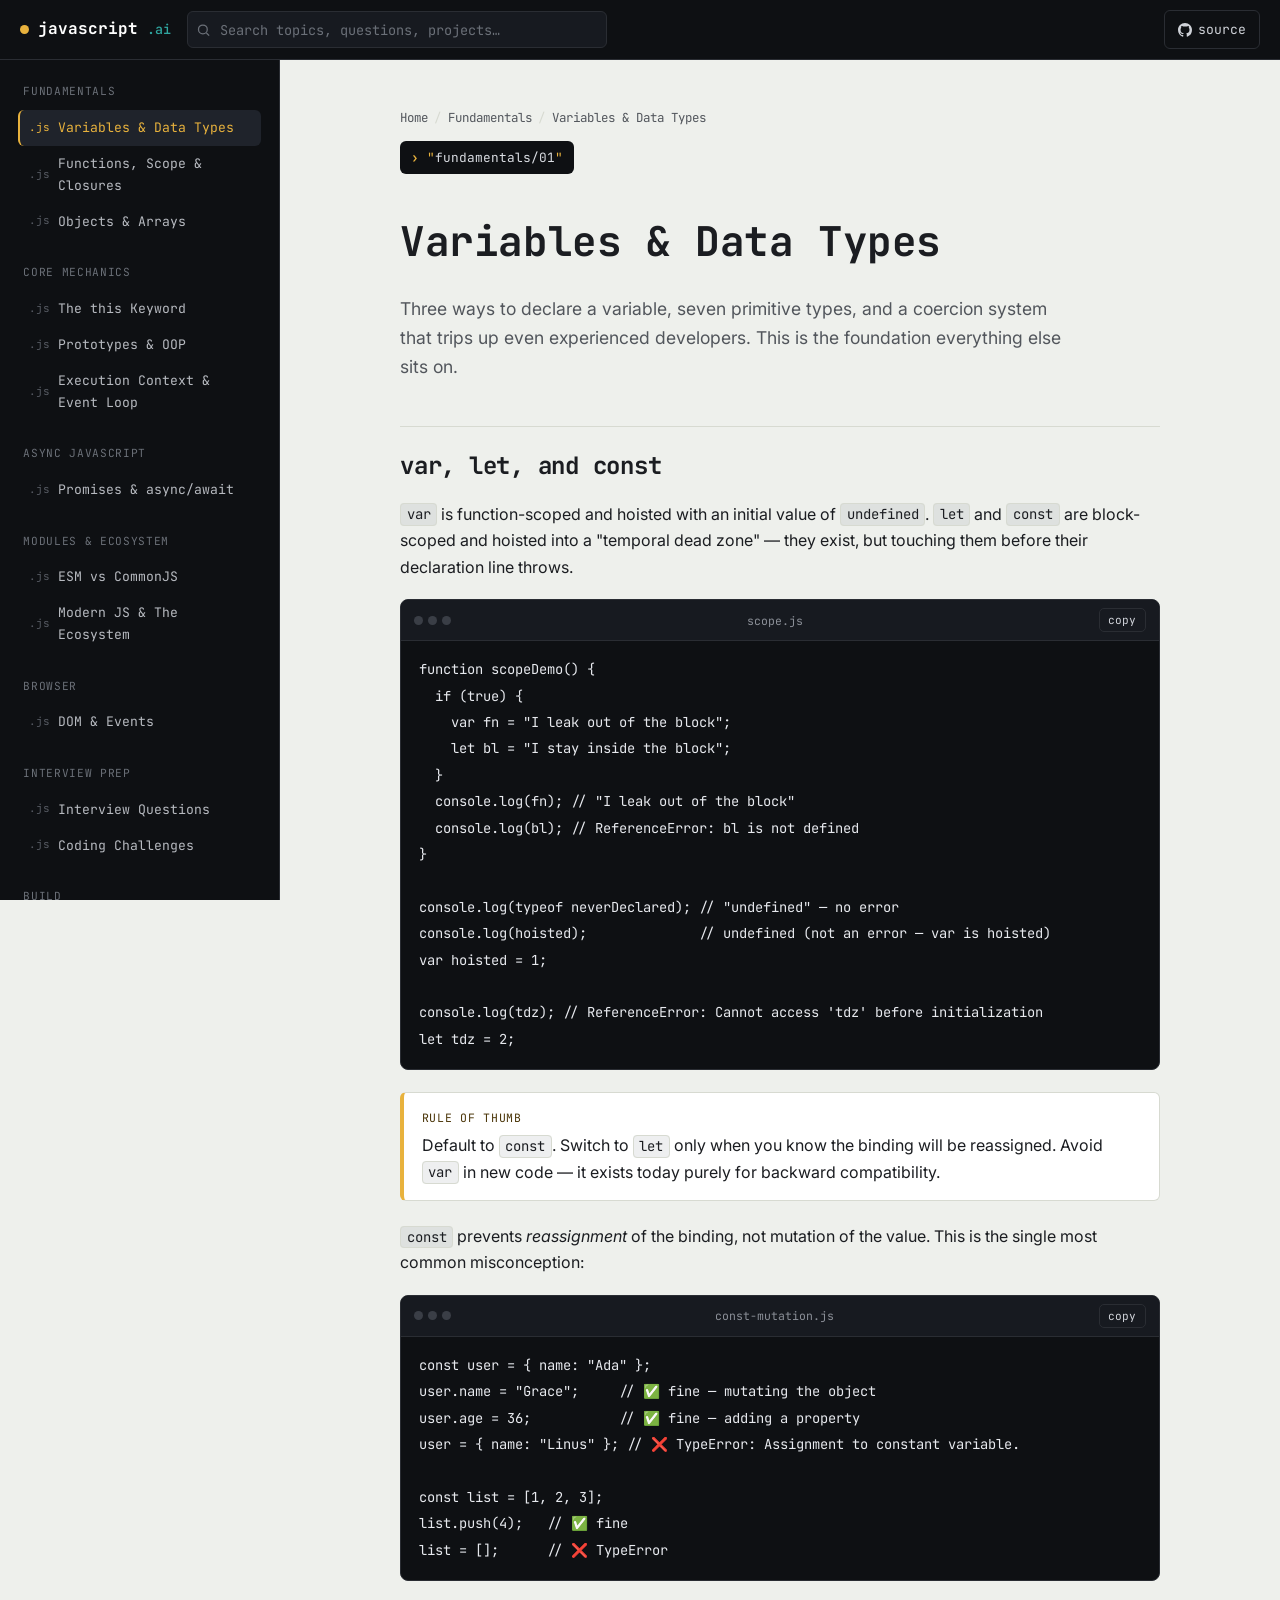
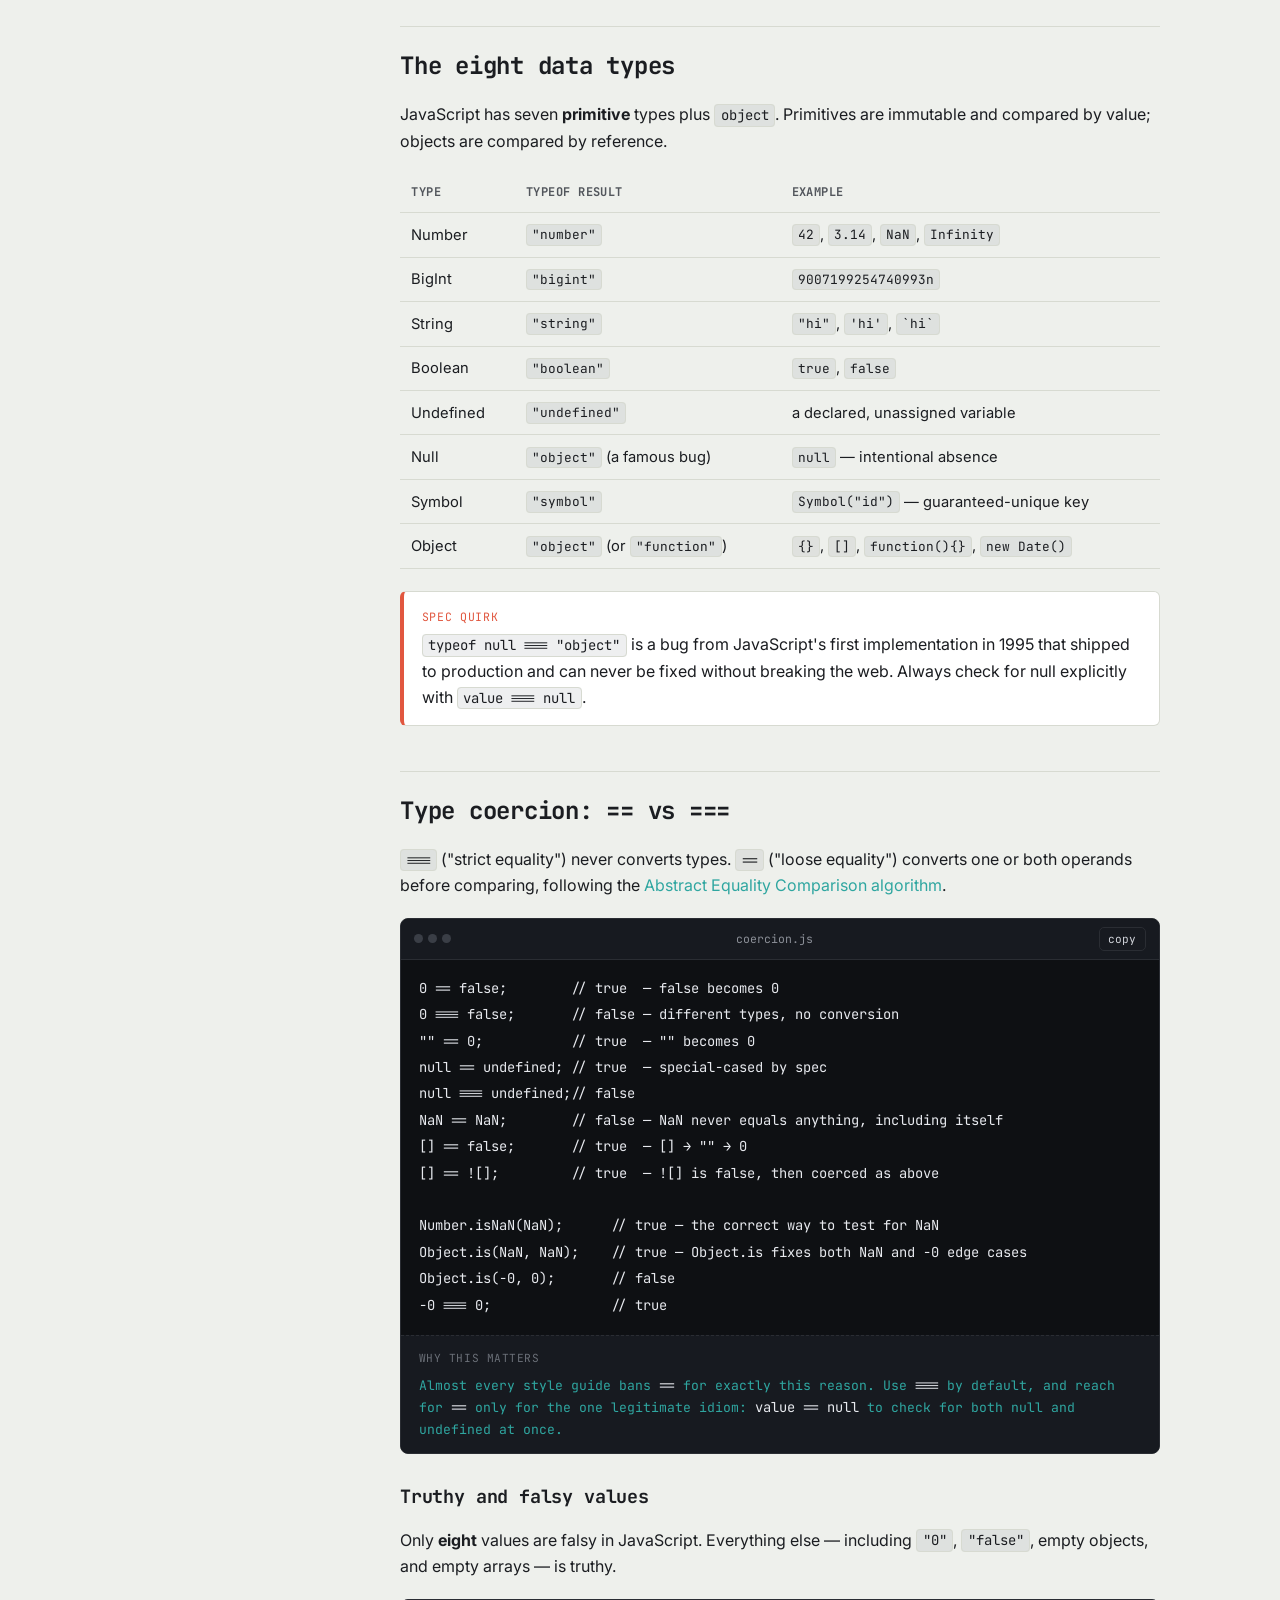
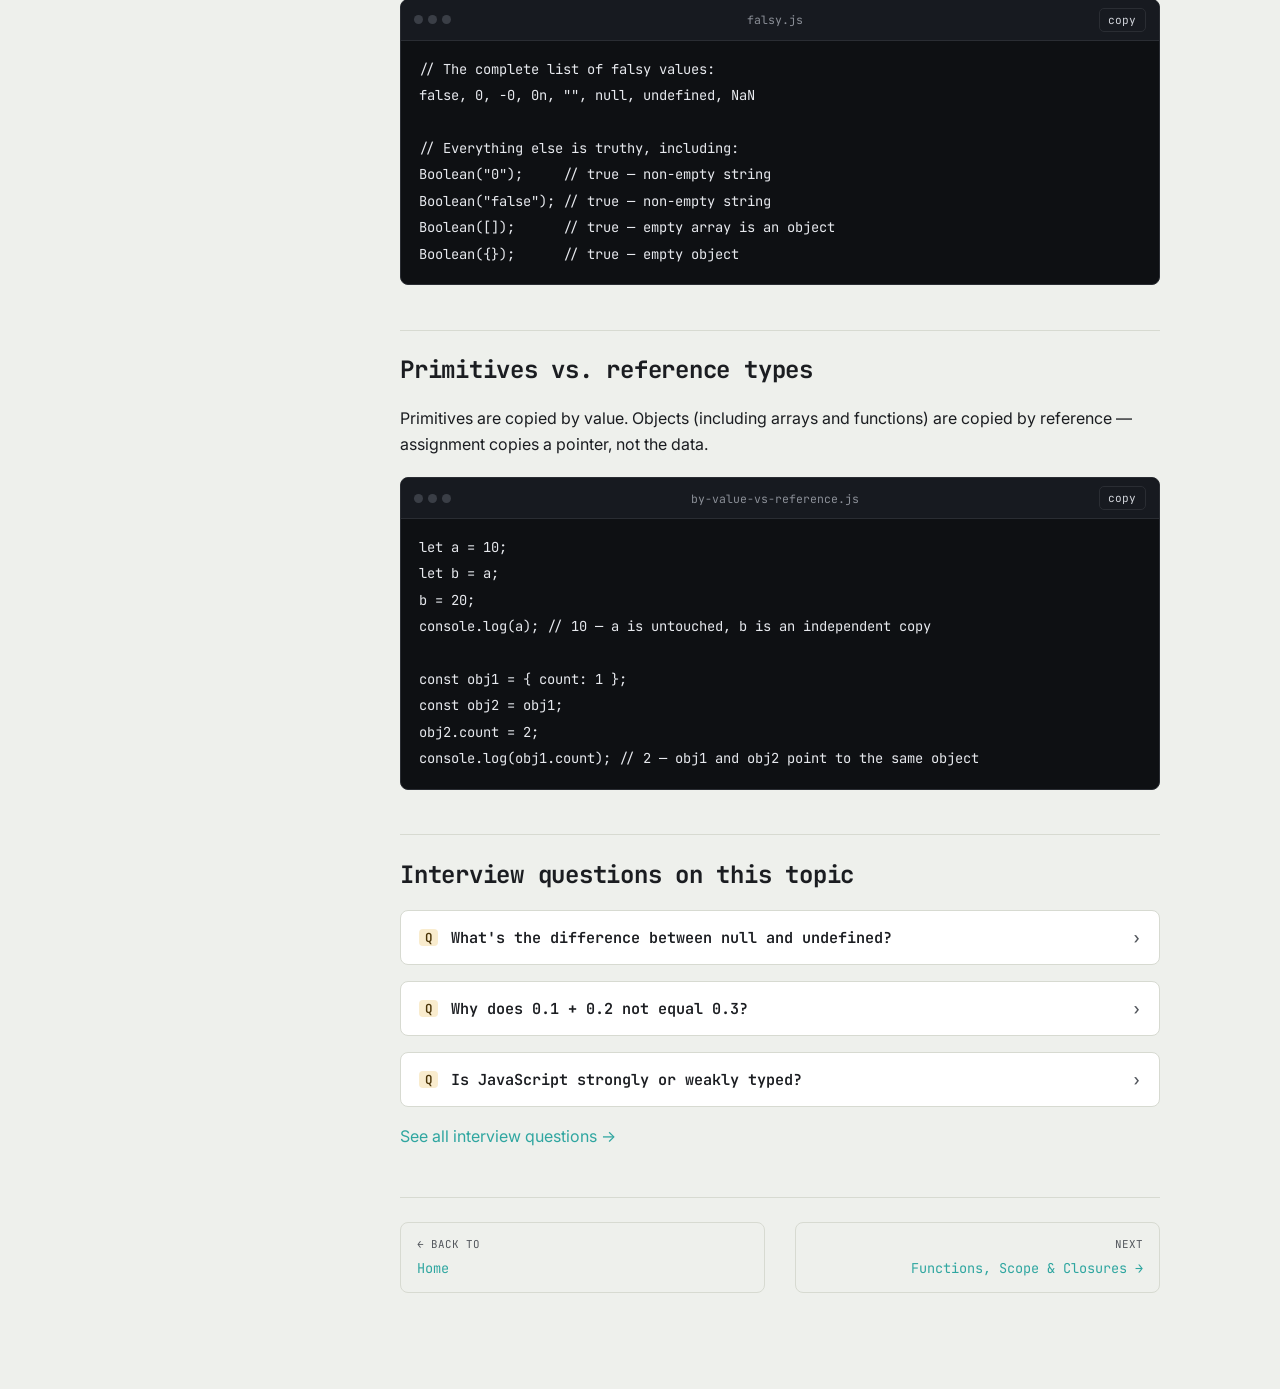
==== pages/fundamentals/variables-types.html @ a68882b9 "First major upload" ====
<!DOCTYPE html>
<html lang="en">
<head>
<meta charset="UTF-8">
<meta name="viewport" content="width=device-width, initial-scale=1.0">
<title>Variables & Data Types · javascript.ai</title>
<meta name="description" content="var, let, const, primitives, objects, type coercion and typeof quirks.">
<link rel="stylesheet" href="../../css/style.css">
</head>
<body>
<div class="shell">
  <div class="topbar" id="topbar-mount"></div>
  <div class="body-row">
    <nav class="sidebar" id="sidebar-mount" aria-label="Curriculum"></nav>
    <main class="content">
      <div class="content__inner">
        <p class="breadcrumb"><a href="../../index.html">Home</a><span class="sep">/</span>Fundamentals<span class="sep">/</span>Variables &amp; Data Types</p>
<span class="eyebrow"><span class="str">fundamentals/01</span></span>
<h1>Variables & Data Types</h1>
<p class="lede">Three ways to declare a variable, seven primitive types, and a coercion system that trips up even experienced developers. This is the foundation everything else sits on.</p>

<h2>var, let, and const</h2>
<p><code>var</code> is function-scoped and hoisted with an initial value of <code>undefined</code>. <code>let</code> and <code>const</code> are block-scoped and hoisted into a "temporal dead zone" — they exist, but touching them before their declaration line throws.</p>

<div class="code">
  <div class="code__bar"><div class="code__dots"><span></span><span></span><span></span></div><span class="code__label">scope.js</span><button class="code__copy">copy</button></div>
  <pre><code>function scopeDemo() {
  if (true) {
    var fn = "I leak out of the block";
    let bl = "I stay inside the block";
  }
  console.log(fn); // "I leak out of the block"
  console.log(bl); // ReferenceError: bl is not defined
}

console.log(typeof neverDeclared); // "undefined" — no error
console.log(hoisted);              // undefined (not an error — var is hoisted)
var hoisted = 1;

console.log(tdz); // ReferenceError: Cannot access 'tdz' before initialization
let tdz = 2;</code></pre>
</div>

<div class="callout tip">
  <span class="callout__label">Rule of thumb</span>
  <p>Default to <code>const</code>. Switch to <code>let</code> only when you know the binding will be reassigned. Avoid <code>var</code> in new code — it exists today purely for backward compatibility.</p>
</div>

<p><code>const</code> prevents <em>reassignment</em> of the binding, not mutation of the value. This is the single most common misconception:</p>

<div class="code">
  <div class="code__bar"><div class="code__dots"><span></span><span></span><span></span></div><span class="code__label">const-mutation.js</span><button class="code__copy">copy</button></div>
  <pre><code>const user = { name: "Ada" };
user.name = "Grace";     // ✅ fine — mutating the object
user.age = 36;           // ✅ fine — adding a property
user = { name: "Linus" }; // ❌ TypeError: Assignment to constant variable.

const list = [1, 2, 3];
list.push(4);   // ✅ fine
list = [];      // ❌ TypeError</code></pre>
</div>

<h2>The eight data types</h2>
<p>JavaScript has seven <strong>primitive</strong> types plus <code>object</code>. Primitives are immutable and compared by value; objects are compared by reference.</p>

<table>
  <thead><tr><th>Type</th><th>typeof result</th><th>Example</th></tr></thead>
  <tbody>
    <tr><td>Number</td><td><code>"number"</code></td><td><code>42</code>, <code>3.14</code>, <code>NaN</code>, <code>Infinity</code></td></tr>
    <tr><td>BigInt</td><td><code>"bigint"</code></td><td><code>9007199254740993n</code></td></tr>
    <tr><td>String</td><td><code>"string"</code></td><td><code>"hi"</code>, <code>'hi'</code>, <code>`hi`</code></td></tr>
    <tr><td>Boolean</td><td><code>"boolean"</code></td><td><code>true</code>, <code>false</code></td></tr>
    <tr><td>Undefined</td><td><code>"undefined"</code></td><td>a declared, unassigned variable</td></tr>
    <tr><td>Null</td><td><code>"object"</code> (a famous bug)</td><td><code>null</code> — intentional absence</td></tr>
    <tr><td>Symbol</td><td><code>"symbol"</code></td><td><code>Symbol("id")</code> — guaranteed-unique key</td></tr>
    <tr><td>Object</td><td><code>"object"</code> (or <code>"function"</code>)</td><td><code>{}</code>, <code>[]</code>, <code>function(){}</code>, <code>new Date()</code></td></tr>
  </tbody>
</table>

<div class="callout warn">
  <span class="callout__label">Spec quirk</span>
  <p><code>typeof null === "object"</code> is a bug from JavaScript's first implementation in 1995 that shipped to production and can never be fixed without breaking the web. Always check for null explicitly with <code>value === null</code>.</p>
</div>

<h2>Type coercion: == vs ===</h2>
<p><code>===</code> ("strict equality") never converts types. <code>==</code> ("loose equality") converts one or both operands before comparing, following the <a href="https://developer.mozilla.org/en-US/docs/Web/JavaScript/Equality_comparisons_and_sameness" target="_blank" rel="noopener">Abstract Equality Comparison algorithm</a>.</p>

<div class="code">
  <div class="code__bar"><div class="code__dots"><span></span><span></span><span></span></div><span class="code__label">coercion.js</span><button class="code__copy">copy</button></div>
  <pre><code>0 == false;        // true  — false becomes 0
0 === false;       // false — different types, no conversion
"" == 0;           // true  — "" becomes 0
null == undefined; // true  — special-cased by spec
null === undefined;// false
NaN == NaN;        // false — NaN never equals anything, including itself
[] == false;       // true  — [] → "" → 0
[] == ![];         // true  — ![] is false, then coerced as above

Number.isNaN(NaN);      // true — the correct way to test for NaN
Object.is(NaN, NaN);    // true — Object.is fixes both NaN and -0 edge cases
Object.is(-0, 0);       // false
-0 === 0;               // true</code></pre>
  <div class="output">
    <span class="output__label">why this matters</span>
    <span class="output__line">Almost every style guide bans <code>==</code> for exactly this reason. Use <code>===</code> by default, and reach for <code>==</code> only for the one legitimate idiom: <code>value == null</code> to check for both null and undefined at once.</span>
  </div>
</div>

<h3>Truthy and falsy values</h3>
<p>Only <strong>eight</strong> values are falsy in JavaScript. Everything else — including <code>"0"</code>, <code>"false"</code>, empty objects, and empty arrays — is truthy.</p>
<div class="code">
  <div class="code__bar"><div class="code__dots"><span></span><span></span><span></span></div><span class="code__label">falsy.js</span><button class="code__copy">copy</button></div>
  <pre><code>// The complete list of falsy values:
false, 0, -0, 0n, "", null, undefined, NaN

// Everything else is truthy, including:
Boolean("0");     // true — non-empty string
Boolean("false"); // true — non-empty string
Boolean([]);      // true — empty array is an object
Boolean({});      // true — empty object</code></pre>
</div>

<h2>Primitives vs. reference types</h2>
<p>Primitives are copied by value. Objects (including arrays and functions) are copied by reference — assignment copies a pointer, not the data.</p>
<div class="code">
  <div class="code__bar"><div class="code__dots"><span></span><span></span><span></span></div><span class="code__label">by-value-vs-reference.js</span><button class="code__copy">copy</button></div>
  <pre><code>let a = 10;
let b = a;
b = 20;
console.log(a); // 10 — a is untouched, b is an independent copy

const obj1 = { count: 1 };
const obj2 = obj1;
obj2.count = 2;
console.log(obj1.count); // 2 — obj1 and obj2 point to the same object</code></pre>
</div>

<h2>Interview questions on this topic</h2>

<div class="qa">
  <button class="qa__q"><span class="idx">Q</span>What's the difference between null and undefined?<span class="chev">›</span></button>
  <div class="qa__a"><p><code>undefined</code> means a variable has been declared but never assigned a value — it's the engine's default. <code>null</code> is an explicit assignment meaning "intentionally empty." Functions that don't return anything return <code>undefined</code>; a developer sets <code>null</code> on purpose to signal absence.</p></div>
</div>
<div class="qa">
  <button class="qa__q"><span class="idx">Q</span>Why does 0.1 + 0.2 not equal 0.3?<span class="chev">›</span></button>
  <div class="qa__a"><p>JavaScript numbers are IEEE-754 double-precision floats, which can't represent most decimal fractions exactly in binary. <code>0.1 + 0.2</code> evaluates to <code>0.30000000000000004</code>. Compare with a tolerance (<code>Math.abs(a - b) &lt; Number.EPSILON</code>) or work in integers (e.g. cents instead of dollars) when precision matters.</p></div>
</div>
<div class="qa">
  <button class="qa__q"><span class="idx">Q</span>Is JavaScript strongly or weakly typed?<span class="chev">›</span></button>
  <div class="qa__a"><p>Weakly (loosely) typed, and dynamically typed. "Weak" means the engine implicitly converts between types (e.g. <code>"5" - 1 === 4</code>); "dynamic" means a variable's type is determined at runtime and can change. TypeScript adds static typing on top without changing JavaScript's runtime behavior.</p></div>
</div>

<p><a href="../../interview-questions.html">See all interview questions →</a></p>

<div class="prevnext">
  <a class="prev" href="../../index.html"><span class="lbl">← Back to</span>Home</a>
  <a class="next" href="../../pages/fundamentals/functions-closures.html"><span class="lbl">Next</span>Functions, Scope & Closures →</a>
</div>

      </div>
    </main>
  </div>
</div>

<script>window.SITE_ROOT = '../../';</script>
<script src="../../js/site-data.js"></script>
<script src="../../js/include.js"></script>
<script src="../../js/main.js"></script>
</body>
</html>
---- css/style.css ----
/* ==========================================================================
   javascript.ai — design system
   A practical, deep-dive JavaScript reference.
   Signature device: every section is framed like a console statement.
   ========================================================================== */

@import url('https://fonts.googleapis.com/css2?family=JetBrains+Mono:ital,wght@0,400;0,500;0,600;0,700;1,400&family=Inter:wght@400;500;600;700;800&display=swap');

:root{
  /* -- color tokens -- */
  --ink:        #0e1013;
  --ink-soft:   #171a20;
  --ink-raised: #1f232b;
  --line-dark:  #2a2d33;

  --paper:        #eef0ec;
  --paper-raised: #ffffff;
  --ink-text:     #1b1d21;
  --ink-text-dim: #52565c;
  --line:         #d7dad1;

  --amber:      #e8b23d;
  --amber-ink:  #4a3407;
  --teal:       #2fa6a0;
  --coral:      #e1573f;

  --radius: 8px;
  --shell-w: 280px;
  --content-max: 760px;

  --shadow-1: 0 1px 2px rgba(14,16,19,.06), 0 8px 24px rgba(14,16,19,.06);
}

*, *::before, *::after{ box-sizing: border-box; }
html{ scroll-behavior: smooth; }
@media (prefers-reduced-motion: reduce){
  html{ scroll-behavior: auto; }
  *, *::before, *::after{ animation-duration: .001ms !important; animation-iteration-count: 1 !important; transition-duration: .001ms !important; }
}

body{
  margin: 0;
  background: var(--paper);
  color: var(--ink-text);
  font-family: 'Inter', ui-sans-serif, system-ui, -apple-system, sans-serif;
  font-size: 16px;
  line-height: 1.65;
  -webkit-font-smoothing: antialiased;
}

h1, h2, h3, h4{
  font-family: 'JetBrains Mono', ui-monospace, 'SFMono-Regular', monospace;
  font-weight: 700;
  letter-spacing: -0.01em;
  line-height: 1.2;
  color: var(--ink-text);
}
h1{ font-size: clamp(1.9rem, 3.2vw, 2.6rem); }
h2{ font-size: 1.5rem; margin-top: 2.8rem; padding-top: 1.6rem; border-top: 1px solid var(--line); }
h3{ font-size: 1.15rem; margin-top: 2rem; }
p{ margin: 0 0 1rem; }
a{ color: var(--teal); text-decoration: none; }
a:hover{ text-decoration: underline; }
:focus-visible{ outline: 2px solid var(--amber); outline-offset: 2px; }

ul, ol{ padding-left: 1.3rem; }
li{ margin-bottom: .4rem; }
strong{ color: var(--ink-text); font-weight: 700; }
code:not(pre code){
  font-family: 'JetBrains Mono', monospace;
  background: rgba(46,52,64,.08);
  border: 1px solid var(--line);
  padding: .1em .4em;
  border-radius: 4px;
  font-size: .87em;
}

/* -- eyebrow: the console.log() signature label -- */
.eyebrow{
  display: inline-flex;
  align-items: center;
  gap: .5rem;
  font-family: 'JetBrains Mono', monospace;
  font-size: .8rem;
  color: var(--teal);
  background: var(--ink);
  border-radius: 6px;
  padding: .35rem .7rem;
  margin-bottom: 1rem;
}
.eyebrow::before{ content: '›'; color: var(--amber); font-weight: 700; }
.eyebrow .str{ color: #d9dce2; }
.eyebrow .str::before{ content: '"'; color: var(--amber); }
.eyebrow .str::after{ content: '"'; color: var(--amber); }

/* ==========================================================================
   Shell layout (topbar + sidebar + main) used by lesson/content pages
   ========================================================================== */
.shell{ min-height: 100vh; display: flex; flex-direction: column; }

.topbar{
  position: sticky; top: 0; z-index: 40;
  display: flex; align-items: center; gap: 1rem;
  height: 60px; padding: 0 1.25rem;
  background: var(--ink);
  border-bottom: 1px solid var(--line-dark);
}
.topbar__brand{
  display: flex; align-items: center; gap: .55rem;
  font-family: 'JetBrains Mono', monospace;
  color: #fff; font-weight: 700; font-size: 1rem;
  flex-shrink: 0;
}
.topbar__brand .dot{ width: 9px; height: 9px; border-radius: 50%; background: var(--amber); display:inline-block; }
.topbar__brand small{ color: var(--teal); font-weight: 500; }

.topbar__search{ flex: 1; max-width: 420px; position: relative; }
.topbar__search input{
  width: 100%;
  background: var(--ink-soft);
  border: 1px solid var(--line-dark);
  color: #e7e9ee;
  font-family: 'JetBrains Mono', monospace;
  font-size: .85rem;
  padding: .55rem .7rem .55rem 2rem;
  border-radius: 6px;
}
.topbar__search input::placeholder{ color: #6b7078; }
.topbar__search svg{ position: absolute; left: .6rem; top: 50%; transform: translateY(-50%); width: 15px; height: 15px; stroke: #6b7078; }
.search-results{
  position: absolute; top: calc(100% + 6px); left: 0; right: 0;
  background: var(--ink-soft); border: 1px solid var(--line-dark);
  border-radius: 8px; overflow: hidden; max-height: 60vh; overflow-y: auto;
  box-shadow: var(--shadow-1); display: none;
}
.search-results.is-open{ display: block; }
.search-results a{
  display: block; padding: .6rem .8rem; color: #e7e9ee; text-decoration: none;
  border-bottom: 1px solid var(--line-dark); font-size: .85rem;
}
.search-results a:hover, .search-results a.active{ background: var(--ink-raised); }
.search-results .cat{ color: var(--amber); font-family: 'JetBrains Mono',monospace; font-size: .7rem; margin-right: .5rem; }
.search-results .empty{ padding: .8rem; color: #8b8f97; font-size: .85rem; }

.topbar__gh{
  margin-left: auto; flex-shrink: 0;
  color: #cfd2d8; font-family: 'JetBrains Mono', monospace; font-size: .82rem;
  border: 1px solid var(--line-dark); border-radius: 6px; padding: .45rem .8rem;
  display: flex; align-items: center; gap: .4rem;
}
.topbar__gh:hover{ border-color: var(--amber); color: var(--amber); text-decoration:none; }

.menu-toggle{
  display: none;
  background: none; border: 1px solid var(--line-dark); color: #e7e9ee;
  border-radius: 6px; width: 36px; height: 36px; align-items:center; justify-content:center;
  cursor: pointer;
}

.body-row{ display: flex; flex: 1; }

.sidebar{
  width: var(--shell-w); flex-shrink: 0;
  background: var(--ink);
  border-right: 1px solid var(--line-dark);
  padding: 1.4rem 0 3rem;
  position: sticky; top: 60px; align-self: flex-start;
  height: calc(100vh - 60px); overflow-y: auto;
}
.sidebar__group{ margin-bottom: 1.5rem; padding: 0 1.1rem; }
.sidebar__label{
  font-family: 'JetBrains Mono', monospace;
  font-size: .7rem; letter-spacing: .06em; text-transform: uppercase;
  color: #6b7078; margin: 0 0 .55rem .35rem;
}
.sidebar__link{
  display: flex; align-items: center; gap: .5rem;
  font-family: 'JetBrains Mono', monospace;
  font-size: .82rem; color: #b7bac0;
  padding: .45rem .6rem; border-radius: 6px;
  border-left: 2px solid transparent;
  text-decoration: none;
}
.sidebar__link::before{ content: '.js'; color: #565a62; font-size: .68rem; }
.sidebar__link:hover{ background: var(--ink-soft); color: #fff; text-decoration:none; }
.sidebar__link.active{
  background: var(--ink-raised); color: var(--amber);
  border-left-color: var(--amber);
}
.sidebar__link.active::before{ color: var(--amber); }

main.content{
  flex: 1; min-width: 0;
  padding: 3rem 2rem 6rem;
}
.content__inner{ max-width: var(--content-max); margin: 0 auto; }

.lede{ font-size: 1.1rem; color: var(--ink-text-dim); max-width: 62ch; }

.breadcrumb{
  font-family: 'JetBrains Mono', monospace; font-size: .78rem;
  color: var(--ink-text-dim); margin-bottom: .8rem;
}
.breadcrumb a{ color: var(--ink-text-dim); }
.breadcrumb .sep{ margin: 0 .4rem; color: var(--line); }

/* -- callouts -- */
.callout{
  border: 1px solid var(--line); border-left: 4px solid var(--teal);
  background: var(--paper-raised); border-radius: 6px;
  padding: .9rem 1.1rem; margin: 1.4rem 0;
}
.callout.warn{ border-left-color: var(--coral); }
.callout.tip{ border-left-color: var(--amber); }
.callout__label{
  font-family: 'JetBrains Mono', monospace; font-size: .72rem; text-transform: uppercase;
  letter-spacing: .06em; color: var(--teal); display:block; margin-bottom: .35rem;
}
.callout.warn .callout__label{ color: var(--coral); }
.callout.tip .callout__label{ color: var(--amber-ink); }
.callout p:last-child{ margin-bottom: 0; }

/* -- code blocks -- */
.code{
  position: relative;
  background: var(--ink); border-radius: 8px; overflow: hidden;
  margin: 1.2rem 0; border: 1px solid var(--line-dark);
}
.code__bar{
  display: flex; align-items: center; justify-content: space-between;
  padding: .5rem .8rem; background: var(--ink-soft);
  border-bottom: 1px solid var(--line-dark);
}
.code__dots{ display: flex; gap: 5px; }
.code__dots span{ width: 9px; height: 9px; border-radius: 50%; background: #3a3e46; }
.code__label{ font-family:'JetBrains Mono',monospace; font-size: .72rem; color: #8b8f97; }
.code__copy{
  background: none; border: 1px solid var(--line-dark); color: #cfd2d8;
  font-family: 'JetBrains Mono', monospace; font-size: .7rem;
  border-radius: 5px; padding: .25rem .55rem; cursor: pointer;
}
.code__copy:hover{ border-color: var(--amber); color: var(--amber); }
.code pre{ margin: 0; padding: 1rem 1.1rem; overflow-x: auto; }
.code code{ font-family: 'JetBrains Mono', monospace; font-size: .86rem; line-height: 1.6; color: #e7e9ee; background: none; border:0; padding:0; }

/* minimal manual token colors (no highlighter dependency) */
.tk-kw{ color: #ef8b8b; }      /* keywords */
.tk-str{ color: #9fd88d; }     /* strings */
.tk-num{ color: #e8b23d; }     /* numbers */
.tk-com{ color: #6b7078; font-style: italic; } /* comments */
.tk-fn{ color: #7fc6e8; }      /* function names */
.tk-op{ color: #cfd2d8; }

.output{
  background: var(--ink-soft); border-top: 1px dashed var(--line-dark);
  padding: .8rem 1.1rem; font-family: 'JetBrains Mono', monospace; font-size: .82rem;
}
.output__label{ color: #6b7078; font-size: .7rem; text-transform: uppercase; letter-spacing: .05em; display:block; margin-bottom:.4rem; }
.output__line{ color: var(--teal); }
.output__line.err{ color: var(--coral); }

/* -- tables -- */
table{ width: 100%; border-collapse: collapse; margin: 1.2rem 0; font-size: .92rem; }
th, td{ text-align: left; padding: .6rem .7rem; border-bottom: 1px solid var(--line); }
th{ font-family: 'JetBrains Mono', monospace; font-size: .75rem; text-transform: uppercase; letter-spacing: .04em; color: var(--ink-text-dim); }

/* -- interview Q&A -- */
.qa{ border: 1px solid var(--line); background: var(--paper-raised); border-radius: 8px; margin: 1rem 0; overflow: hidden; }
.qa__q{
  width: 100%; text-align: left; background: none; border: 0; cursor: pointer;
  padding: 1rem 1.1rem; display: flex; gap: .8rem; align-items: flex-start;
  font-family: 'JetBrains Mono', monospace; font-size: .95rem; font-weight: 600; color: var(--ink-text);
}
.qa__q .idx{ color: var(--amber-ink); background: rgba(232,178,61,.25); border-radius: 4px; padding: 0 .4rem; font-size: .78rem; flex-shrink:0; margin-top:.15rem; }
.qa__q .chev{ margin-left: auto; color: var(--ink-text-dim); transition: transform .15s ease; flex-shrink:0; }
.qa.is-open .qa__q .chev{ transform: rotate(90deg); }
.qa__a{ display: none; padding: 0 1.1rem 1.1rem 2.9rem; color: var(--ink-text-dim); }
.qa.is-open .qa__a{ display: block; }
.qa__a p:first-child{ margin-top:0; }
.tag{
  display:inline-block; font-family:'JetBrains Mono',monospace; font-size:.68rem;
  padding: .15rem .5rem; border-radius: 999px; margin: 0 .3rem .3rem 0;
  border: 1px solid var(--line); color: var(--ink-text-dim);
}

/* -- category / card grids -- */
.grid{ display: grid; gap: 1.1rem; grid-template-columns: repeat(auto-fill, minmax(230px, 1fr)); margin: 1.5rem 0; }
.card{
  background: var(--paper-raised); border: 1px solid var(--line); border-radius: 10px;
  padding: 1.2rem; text-decoration: none; color: var(--ink-text); display:block;
  transition: transform .12s ease, box-shadow .12s ease, border-color .12s ease;
}
.card:hover{ text-decoration:none; transform: translateY(-2px); box-shadow: var(--shadow-1); border-color: var(--amber); }
.card__file{ font-family:'JetBrains Mono',monospace; font-size: .72rem; color: var(--teal); margin-bottom:.5rem; }
.card__title{ font-family:'JetBrains Mono',monospace; font-weight:700; font-size:1rem; margin-bottom:.4rem; }
.card__desc{ font-size: .87rem; color: var(--ink-text-dim); margin: 0; }

/* -- buttons -- */
.btn{
  display:inline-flex; align-items:center; gap:.5rem;
  font-family:'JetBrains Mono',monospace; font-size:.85rem; font-weight:600;
  padding: .65rem 1.1rem; border-radius: 7px; text-decoration:none; cursor:pointer; border:1px solid transparent;
}
.btn.primary{ background: var(--amber); color: var(--amber-ink); }
.btn.primary:hover{ background:#f2c15e; text-decoration:none; }
.btn.ghost{ border-color: var(--line-dark); color:#e7e9ee; }
.btn.ghost:hover{ border-color: var(--amber); color: var(--amber); text-decoration:none; }

.prevnext{ display:flex; justify-content:space-between; gap:1rem; margin-top: 3rem; padding-top: 1.5rem; border-top: 1px solid var(--line); }
.prevnext a{ font-family:'JetBrains Mono',monospace; font-size:.85rem; padding: .8rem 1rem; border:1px solid var(--line); border-radius:8px; flex: 1; max-width: 48%; }
.prevnext a:hover{ border-color: var(--amber); text-decoration:none; }
.prevnext .lbl{ display:block; font-size:.68rem; color: var(--ink-text-dim); text-transform:uppercase; margin-bottom:.2rem; }
.prevnext .next{ text-align: right; margin-left:auto; }

footer.site{
  background: var(--ink); color: #8b8f97; text-align:center;
  padding: 2rem 1rem; font-family:'JetBrains Mono',monospace; font-size:.78rem;
}
footer.site a{ color: var(--teal); }

@media (max-width: 900px){
  .sidebar{ position: fixed; left: 0; top: 60px; z-index: 39; transform: translateX(-100%); transition: transform .18s ease; width: 82vw; max-width: 300px; box-shadow: var(--shadow-1); }
  .sidebar.is-open{ transform: translateX(0); }
  .menu-toggle{ display: inline-flex; }
  .topbar__search{ display:none; }
  main.content{ padding: 2rem 1.1rem 4rem; }
}
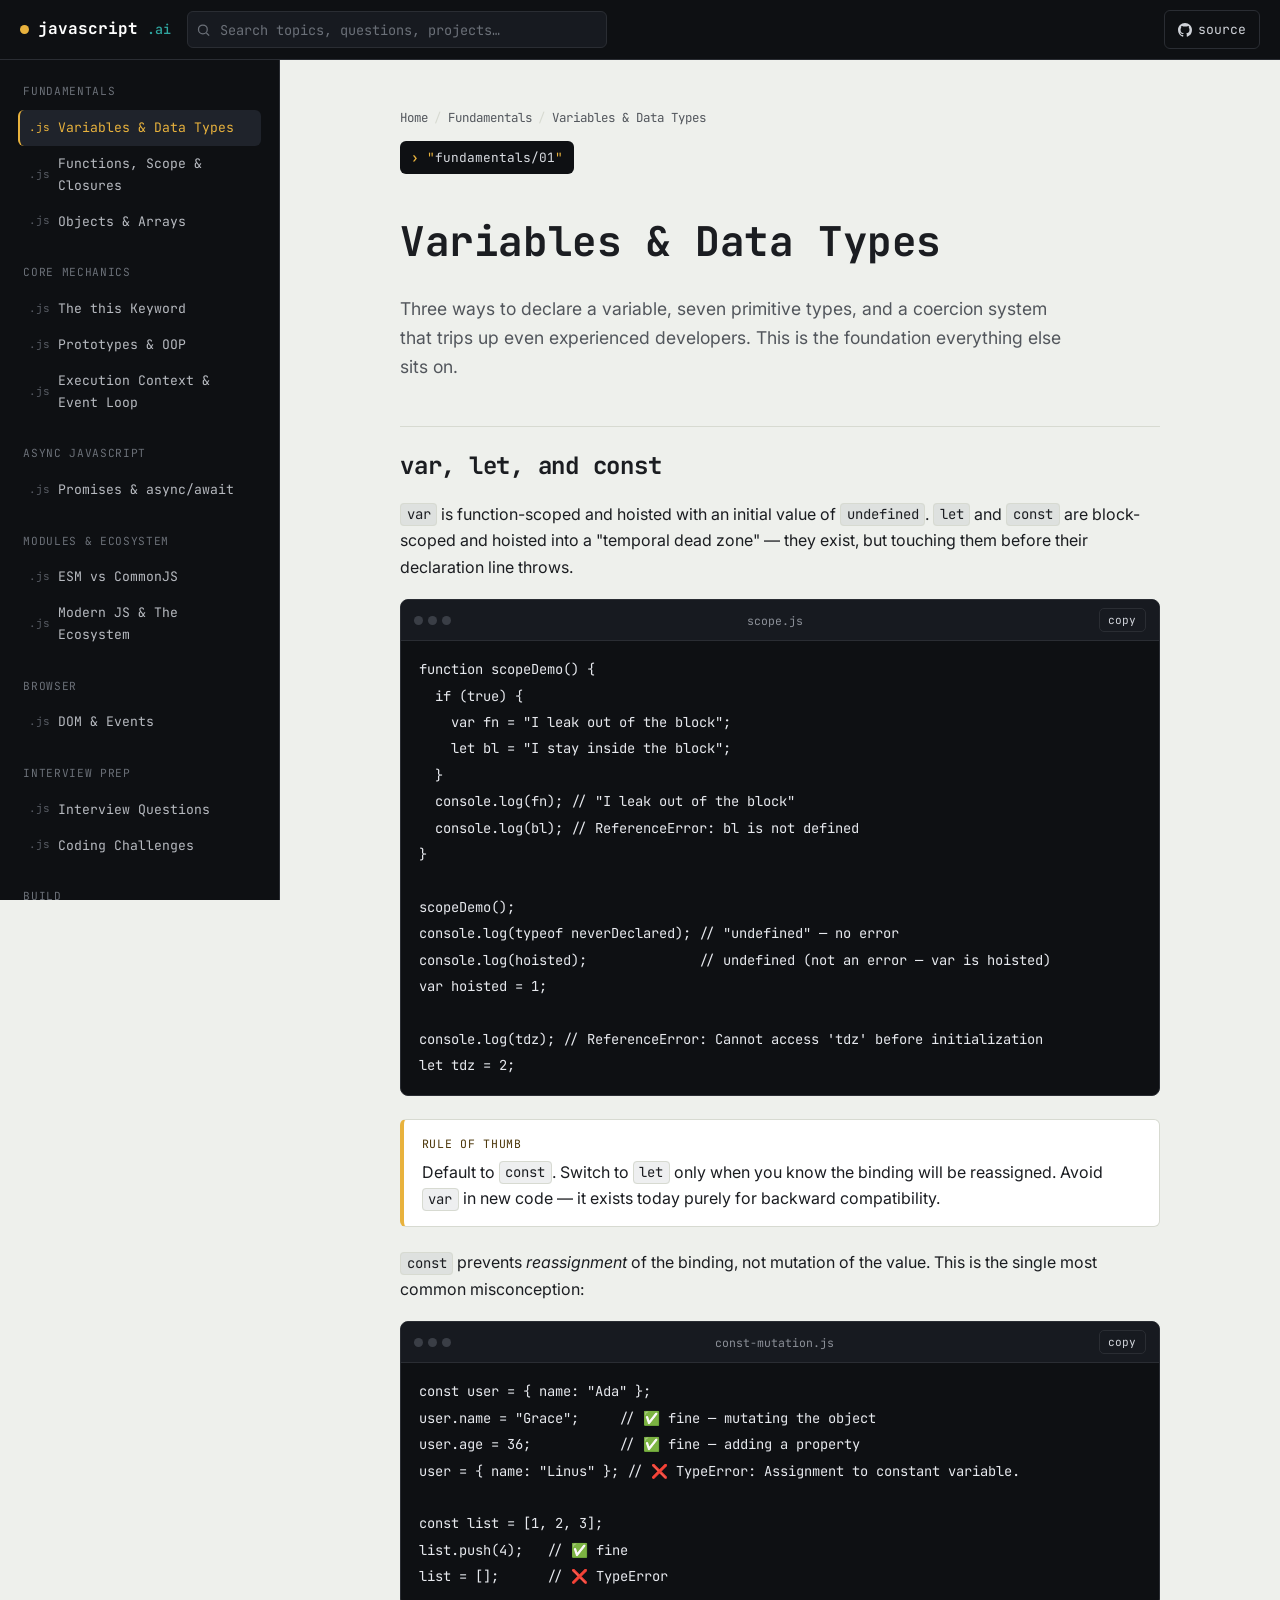
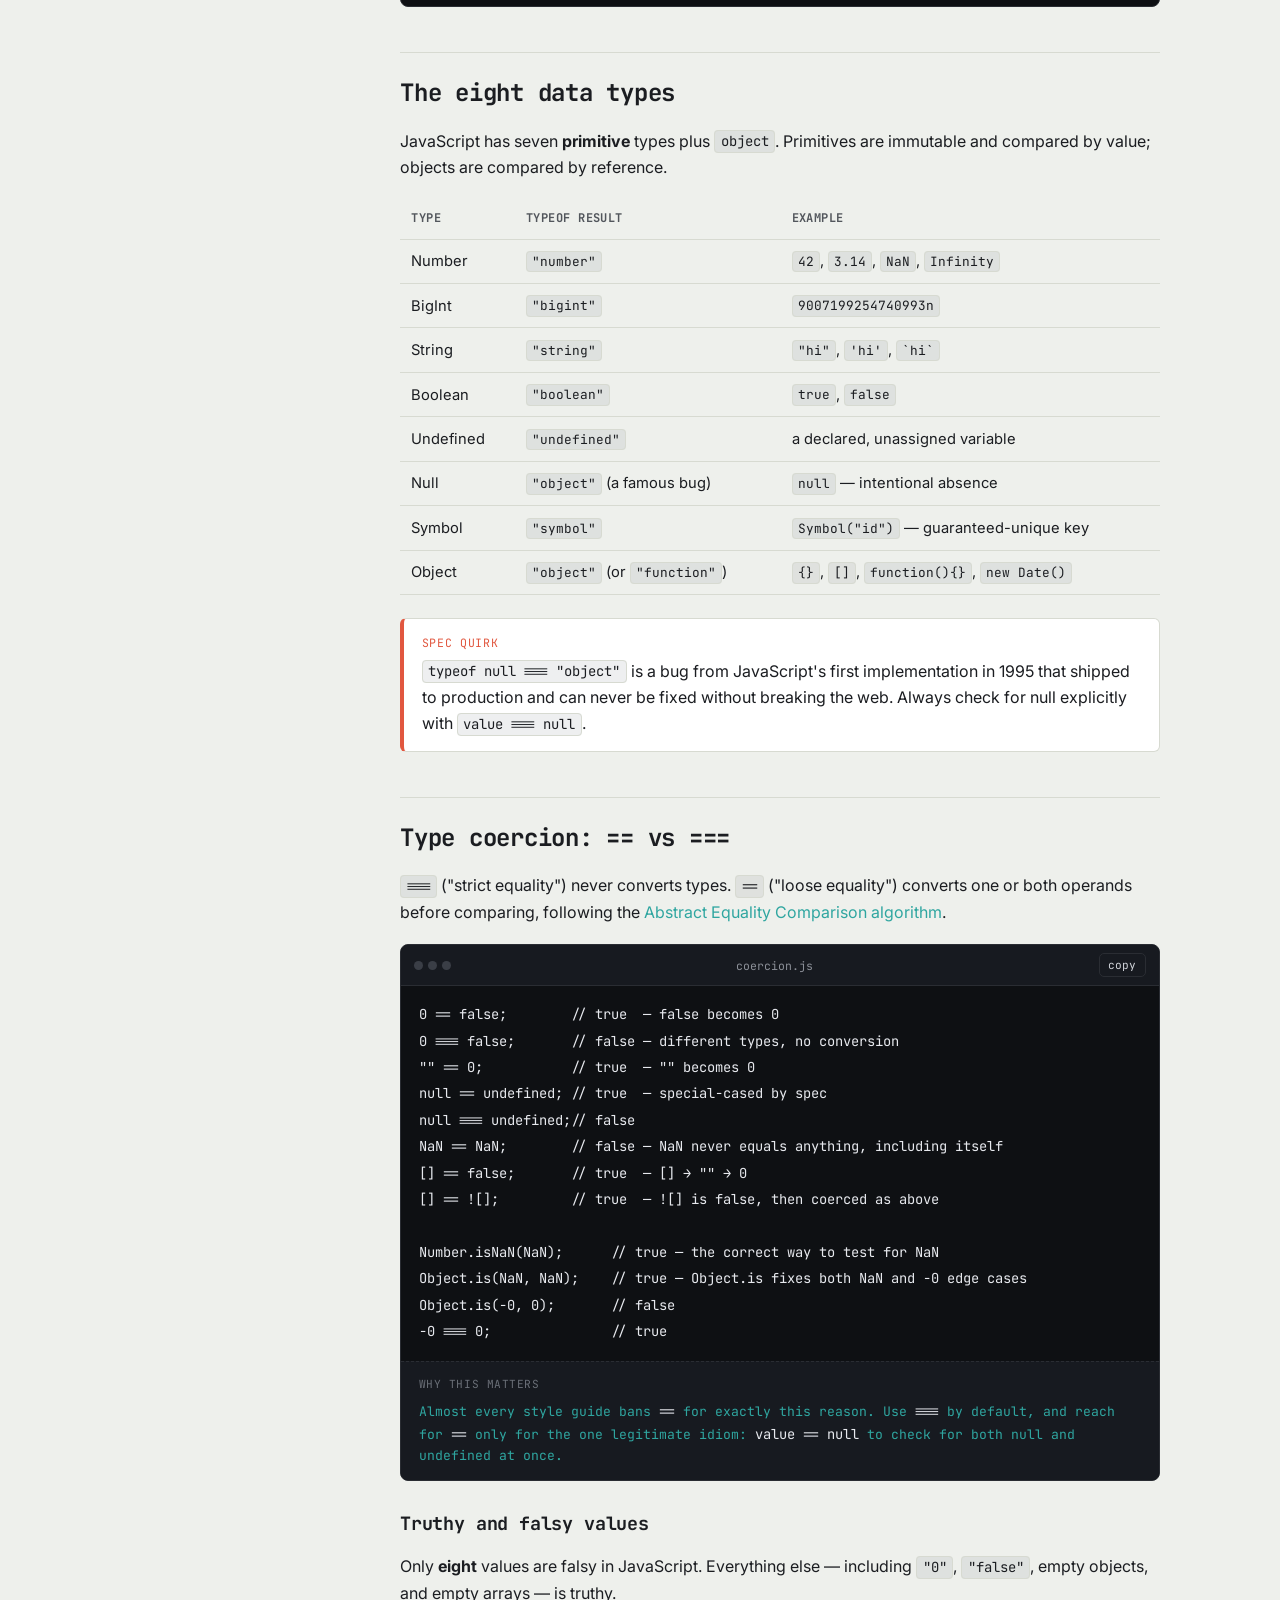
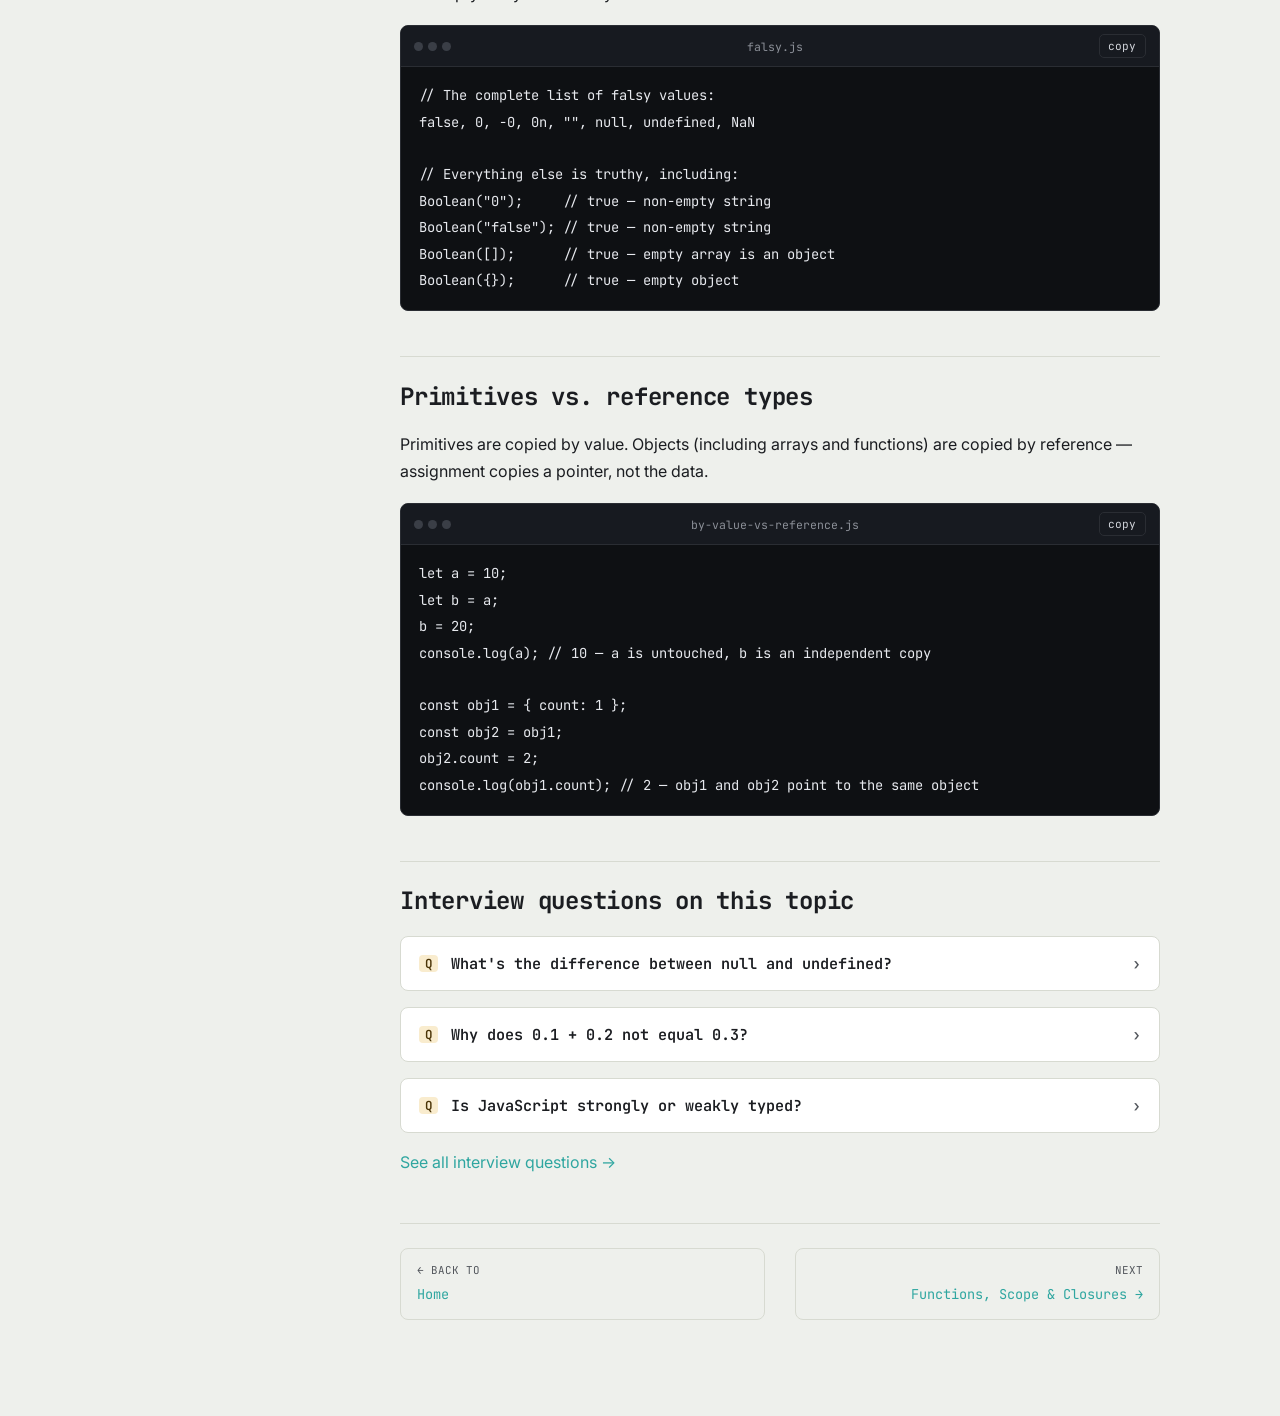
==== commit fc0a6663: "Update variables-types.html" ====
--- a/pages/fundamentals/variables-types.html
+++ b/pages/fundamentals/variables-types.html
@@ -32,7 +32,8 @@
   console.log(fn); // "I leak out of the block"
   console.log(bl); // ReferenceError: bl is not defined
 }
-
+    
+scopeDemo();
 console.log(typeof neverDeclared); // "undefined" — no error
 console.log(hoisted);              // undefined (not an error — var is hoisted)
 var hoisted = 1;
